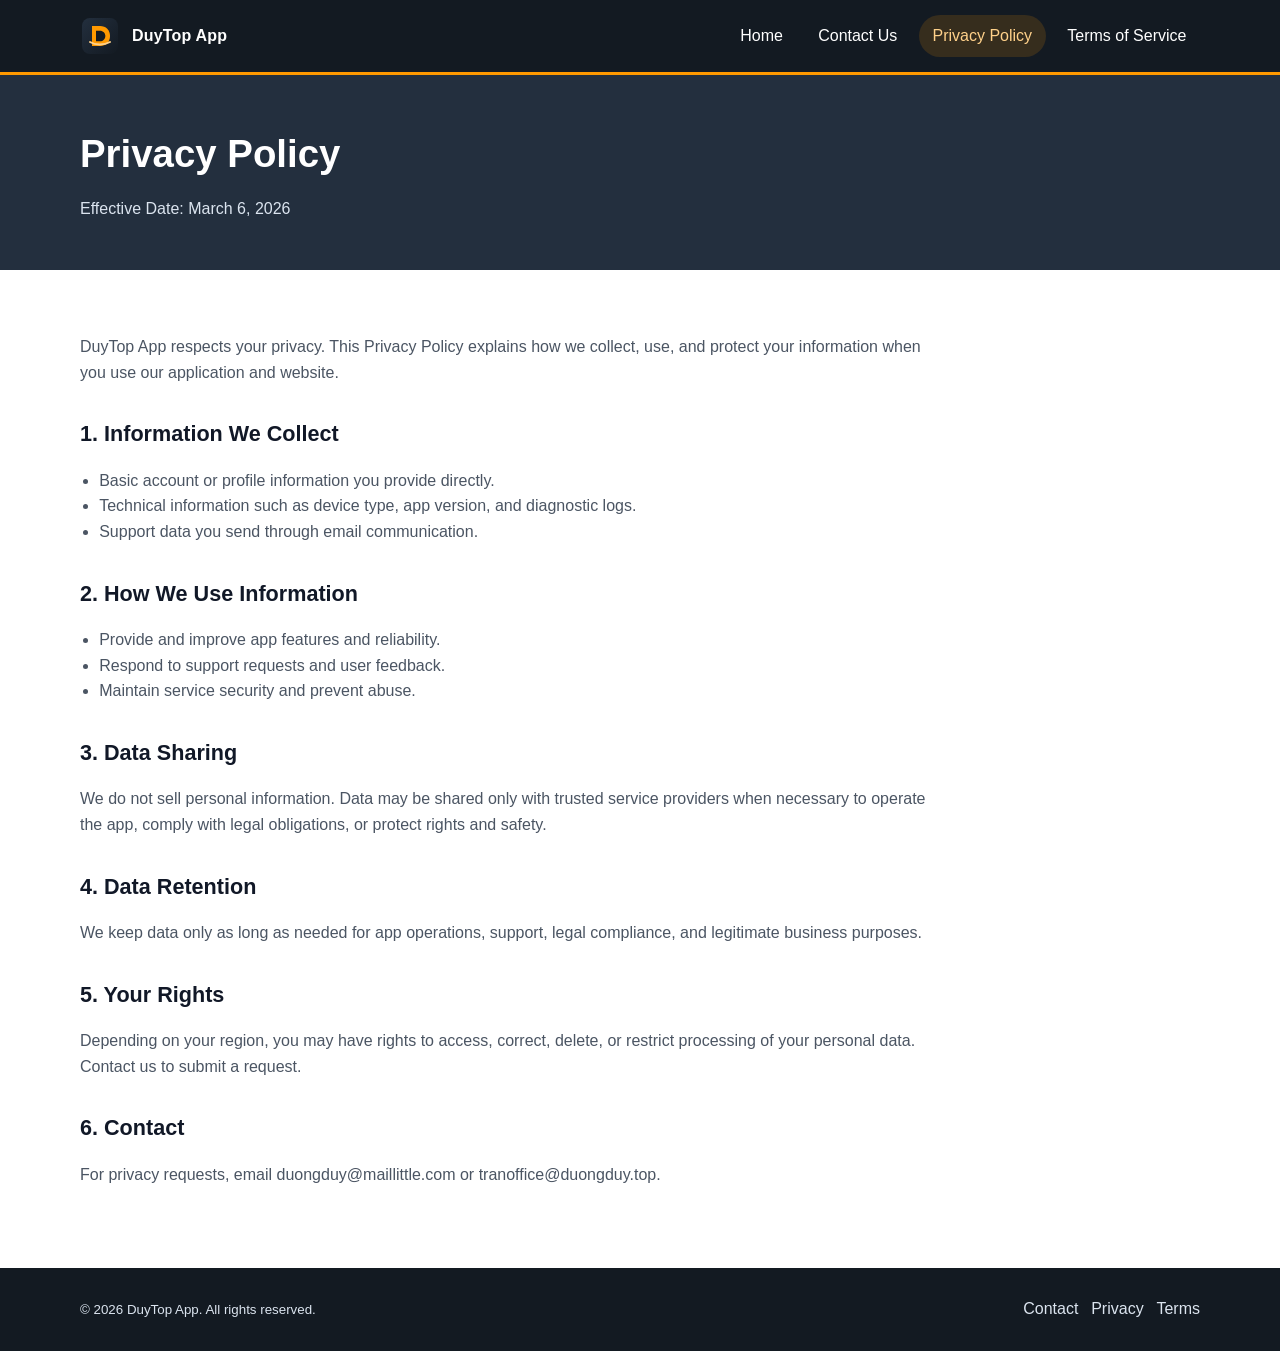
==== privacy.html @ a5907805 "home" ====
<!doctype html>
<html lang="en">
  <head>
    <meta charset="UTF-8" />
    <meta name="viewport" content="width=device-width, initial-scale=1.0" />
    <title>Privacy Policy | DuyTop App</title>
    <meta name="description" content="Privacy Policy for DuyTop App." />
    <link rel="icon" type="image/svg+xml" href="svg/logo.svg" />
    <link rel="stylesheet" href="css/style.css" />
  </head>
  <body>
    <header class="site-header">
      <div class="container header-inner">
        <a class="brand" href="index.html" aria-label="DuyTop App Home">
          <img src="svg/logo.svg" alt="DuyTop App logo" />
          <span>DuyTop App</span>
        </a>
        <button class="nav-toggle" type="button" aria-expanded="false" aria-label="Toggle menu">☰</button>
        <nav class="site-nav" aria-label="Main Navigation">
          <a href="index.html">Home</a>
          <a href="contact.html">Contact Us</a>
          <a href="privacy.html" aria-current="page">Privacy Policy</a>
          <a href="terms.html">Terms of Service</a>
        </nav>
      </div>
    </header>

    <main>
      <section class="page-head">
        <div class="container">
          <h1>Privacy Policy</h1>
          <p>Effective Date: March 6, 2026</p>
        </div>
      </section>

      <section class="content">
        <div class="container">
          <article>
            <p>
              DuyTop App respects your privacy. This Privacy Policy explains how we collect, use, and protect your
              information when you use our application and website.
            </p>

            <h2>1. Information We Collect</h2>
            <ul>
              <li>Basic account or profile information you provide directly.</li>
              <li>Technical information such as device type, app version, and diagnostic logs.</li>
              <li>Support data you send through email communication.</li>
            </ul>

            <h2>2. How We Use Information</h2>
            <ul>
              <li>Provide and improve app features and reliability.</li>
              <li>Respond to support requests and user feedback.</li>
              <li>Maintain service security and prevent abuse.</li>
            </ul>

            <h2>3. Data Sharing</h2>
            <p>
              We do not sell personal information. Data may be shared only with trusted service providers when necessary
              to operate the app, comply with legal obligations, or protect rights and safety.
            </p>

            <h2>4. Data Retention</h2>
            <p>
              We keep data only as long as needed for app operations, support, legal compliance, and legitimate business
              purposes.
            </p>

            <h2>5. Your Rights</h2>
            <p>
              Depending on your region, you may have rights to access, correct, delete, or restrict processing of your
              personal data. Contact us to submit a request.
            </p>

            <h2>6. Contact</h2>
            <p>
              For privacy requests, email
              <a href="mailto:duongduy@maillittle.com">duongduy@maillittle.com</a>
              or
              <a href="mailto:tranoffice@duongduy.top">tranoffice@duongduy.top</a>.
            </p>
          </article>
        </div>
      </section>
    </main>

    <footer class="site-footer">
      <div class="container footer-row">
        <small>© 2026 DuyTop App. All rights reserved.</small>
        <div class="footer-links">
          <a href="contact.html">Contact</a>
          <a href="privacy.html">Privacy</a>
          <a href="terms.html">Terms</a>
        </div>
      </div>
    </footer>

    <script src="js/main.js"></script>
  </body>
</html>
---- css/style.css ----
:root {
  --amazon-navy: #131a22;
  --amazon-dark: #232f3e;
  --amazon-orange: #ff9900;
  --amazon-light: #f3f5f7;
  --text-primary: #111827;
  --text-secondary: #4b5563;
  --border-color: #e5e7eb;
  --container-width: 1120px;
}

* {
  box-sizing: border-box;
}

html,
body {
  margin: 0;
  padding: 0;
  font-family: "Segoe UI", -apple-system, BlinkMacSystemFont, "Helvetica Neue", Arial, sans-serif;
  color: var(--text-primary);
  background: #fff;
  line-height: 1.6;
}

a {
  color: inherit;
  text-decoration: none;
}

img {
  max-width: 100%;
  display: block;
}

.container {
  width: min(100% - 2rem, var(--container-width));
  margin: 0 auto;
}

.site-header {
  background: var(--amazon-navy);
  color: #fff;
  border-bottom: 3px solid var(--amazon-orange);
  position: sticky;
  top: 0;
  z-index: 50;
}

.header-inner {
  min-height: 72px;
  display: flex;
  align-items: center;
  justify-content: space-between;
  gap: 1rem;
}

.brand {
  display: flex;
  align-items: center;
  gap: 0.75rem;
  font-weight: 700;
  letter-spacing: 0.2px;
}

.brand img {
  width: 40px;
  height: 40px;
}

.nav-toggle {
  display: none;
  border: 1px solid rgba(255, 255, 255, 0.3);
  background: transparent;
  color: #fff;
  border-radius: 8px;
  padding: 0.4rem 0.65rem;
  font-size: 1rem;
}

.site-nav {
  display: flex;
  align-items: center;
  gap: 0.5rem;
}

.site-nav a {
  padding: 0.5rem 0.85rem;
  border-radius: 999px;
  color: #fff;
  font-weight: 500;
}

.site-nav a:hover,
.site-nav a[aria-current="page"] {
  background: rgba(255, 153, 0, 0.15);
  color: #ffd18a;
}

.hero {
  background: linear-gradient(135deg, var(--amazon-dark), #1f2937);
  color: #fff;
  padding: 5rem 0 4rem;
}

.hero-grid {
  display: grid;
  grid-template-columns: 1.25fr 1fr;
  gap: 2.5rem;
  align-items: center;
}

.hero h1 {
  margin: 0 0 1rem;
  line-height: 1.2;
  font-size: clamp(1.9rem, 3.8vw, 3rem);
}

.hero p {
  margin: 0 0 1.5rem;
  color: #dbe4ef;
}

.button-row {
  display: flex;
  flex-wrap: wrap;
  gap: 0.75rem;
}

.button {
  display: inline-block;
  padding: 0.75rem 1.1rem;
  border-radius: 10px;
  font-weight: 600;
  border: 1px solid transparent;
}

.button-primary {
  background: var(--amazon-orange);
  color: #111;
}

.button-secondary {
  border-color: rgba(255, 255, 255, 0.35);
  color: #fff;
}

.section {
  padding: 4rem 0;
}

.section-muted {
  background: var(--amazon-light);
}

.section h2 {
  margin-top: 0;
  margin-bottom: 0.7rem;
  font-size: clamp(1.45rem, 2.3vw, 2rem);
}

.section-intro {
  margin-top: 0;
  color: var(--text-secondary);
}

.grid-3 {
  margin-top: 1.7rem;
  display: grid;
  grid-template-columns: repeat(3, minmax(0, 1fr));
  gap: 1rem;
}

.card {
  background: #fff;
  border: 1px solid var(--border-color);
  border-radius: 14px;
  padding: 1.1rem;
}

.card-icon {
  width: 32px;
  height: 32px;
  margin-bottom: 0.55rem;
}

.card h3 {
  margin: 0 0 0.55rem;
  font-size: 1.05rem;
}

.card p {
  margin: 0;
  color: var(--text-secondary);
}

.page-head {
  background: var(--amazon-dark);
  color: #fff;
  padding: 3rem 0;
}

.page-head h1 {
  margin: 0;
  font-size: clamp(1.7rem, 3vw, 2.5rem);
}

.page-head p {
  margin: 0.75rem 0 0;
  color: #dbe4ef;
}

.content {
  padding: 3rem 0 4rem;
}

.content article {
  max-width: 860px;
}

.content h2 {
  margin-top: 2rem;
  margin-bottom: 0.6rem;
  font-size: 1.35rem;
}

.content p,
.content li {
  color: var(--text-secondary);
}

.content ul {
  padding-left: 1.2rem;
}

.contact-grid {
  display: grid;
  grid-template-columns: 1fr 1fr;
  gap: 1rem;
  margin-top: 1.5rem;
}

.contact-item {
  border: 1px solid var(--border-color);
  border-radius: 12px;
  padding: 1rem;
  background: #fff;
}

.contact-item strong {
  display: block;
  margin-bottom: 0.35rem;
}

.contact-item a {
  color: #0a58ca;
  word-break: break-all;
}

.site-footer {
  background: var(--amazon-navy);
  color: #dbe4ef;
  padding: 1.8rem 0;
}

.footer-row {
  display: flex;
  justify-content: space-between;
  align-items: center;
  gap: 1rem;
  flex-wrap: wrap;
}

.footer-links {
  display: flex;
  gap: 0.8rem;
  flex-wrap: wrap;
}

.footer-links a {
  color: #dbe4ef;
}

.footer-links a:hover {
  color: #fff;
}

@media (max-width: 920px) {
  .hero-grid,
  .grid-3,
  .contact-grid {
    grid-template-columns: 1fr;
  }

  .nav-toggle {
    display: inline-flex;
  }

  .site-nav {
    position: absolute;
    top: 72px;
    left: 0;
    right: 0;
    background: var(--amazon-dark);
    border-bottom: 2px solid var(--amazon-orange);
    display: none;
    flex-direction: column;
    align-items: stretch;
    padding: 0.5rem;
    gap: 0.35rem;
  }

  .site-nav.open {
    display: flex;
  }

  .site-nav a {
    border-radius: 10px;
  }
}
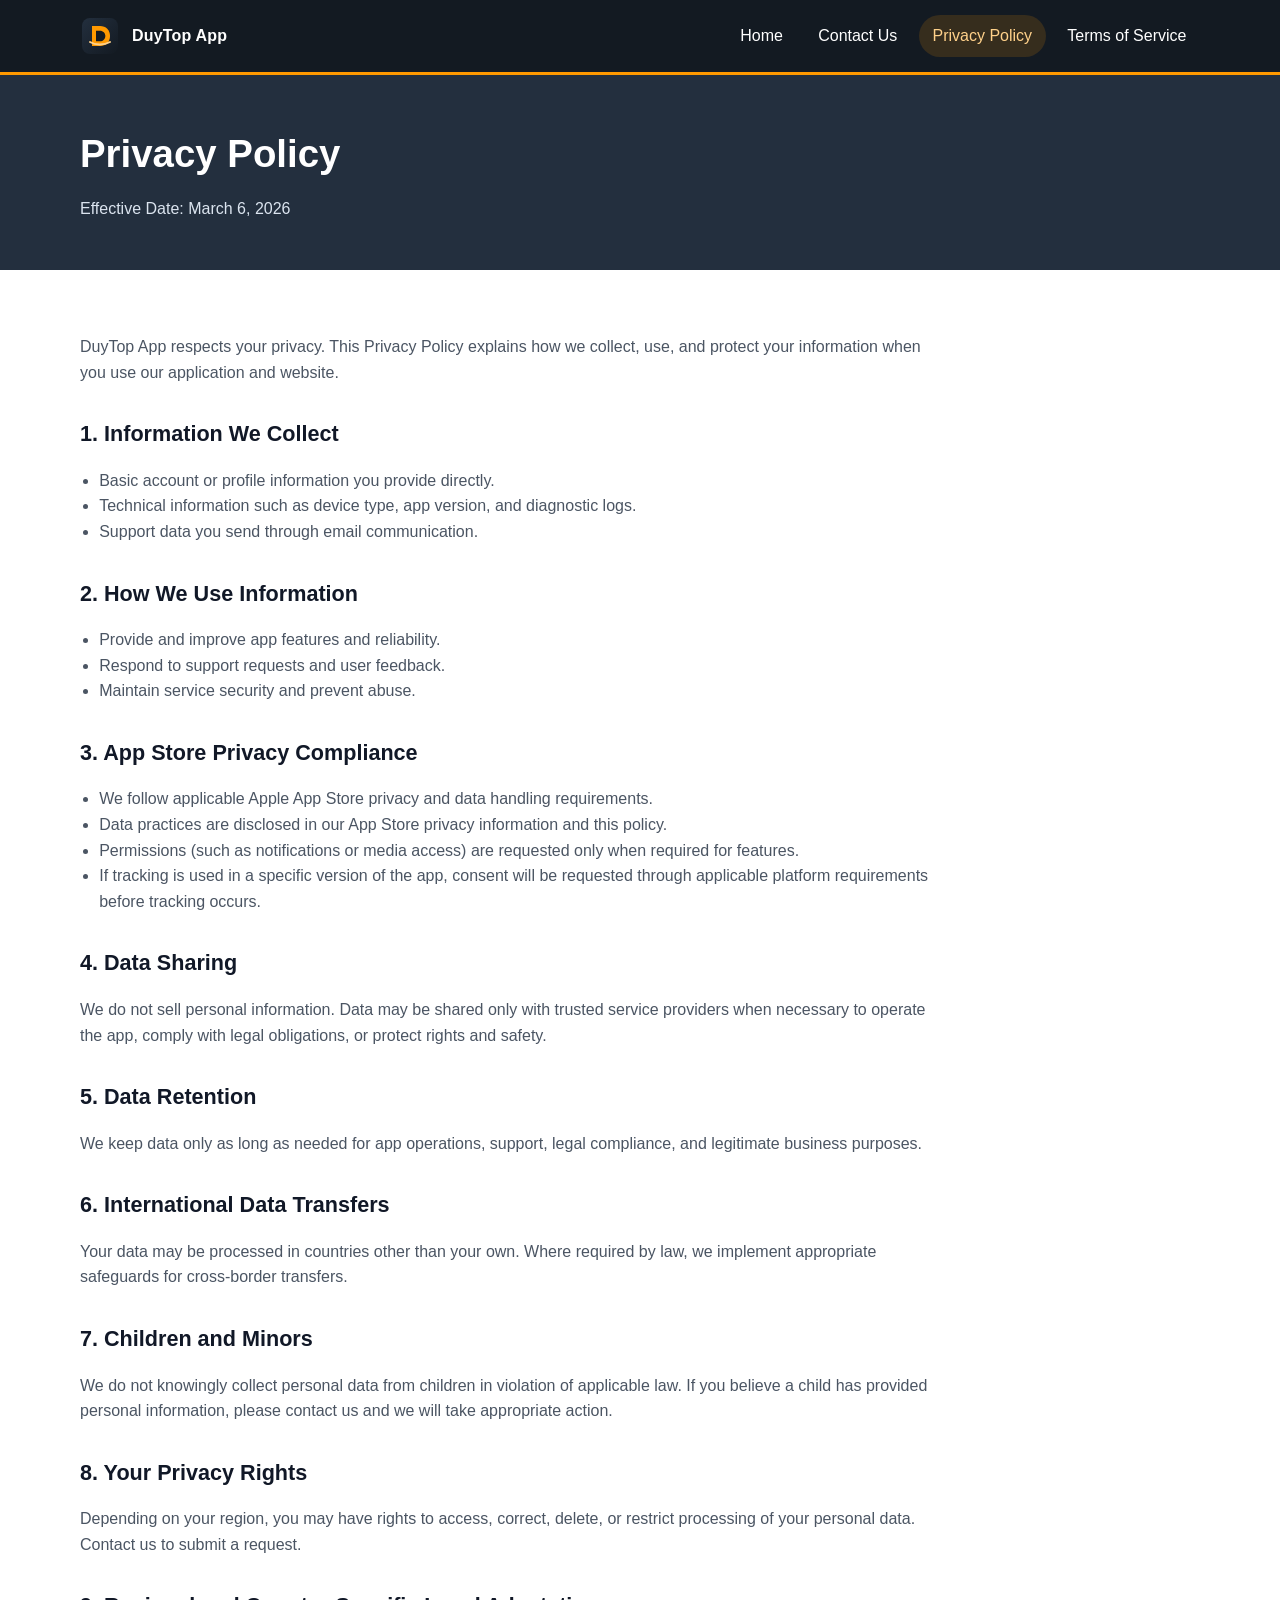
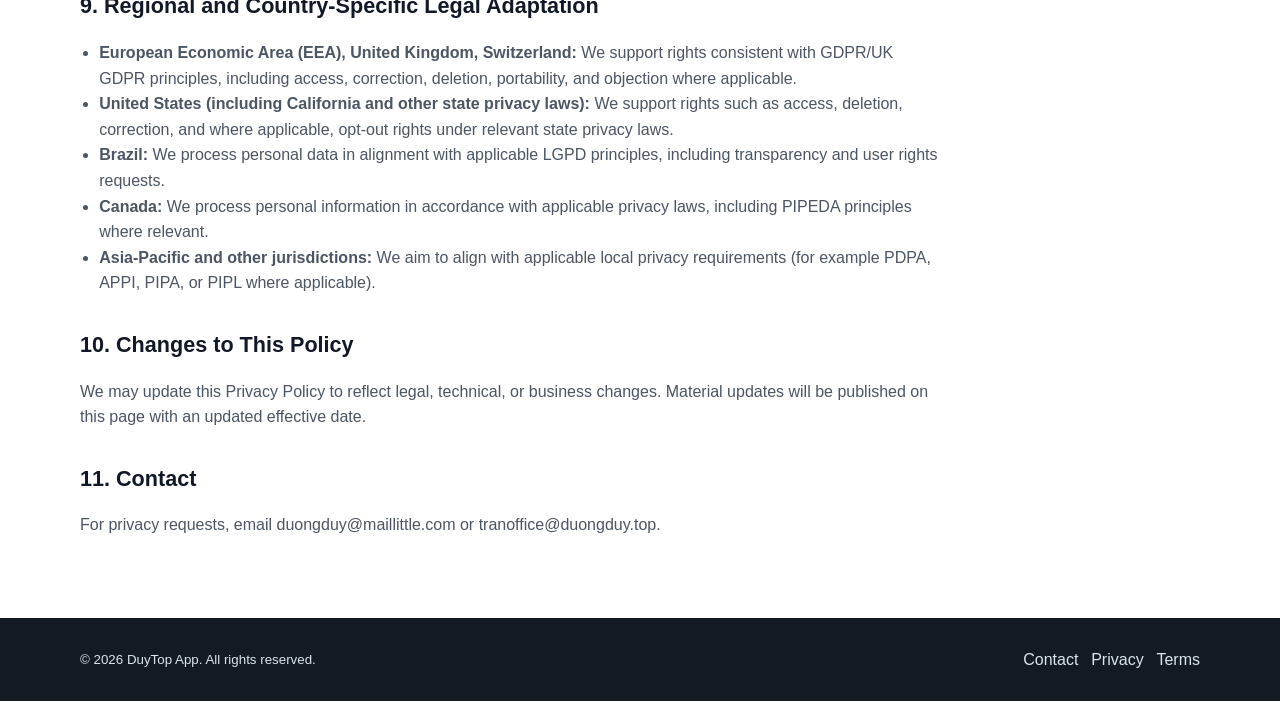
==== commit e7d7e7e1: "隐私协议" ====
--- a/privacy.html
+++ b/privacy.html
@@ -55,25 +55,80 @@
               <li>Maintain service security and prevent abuse.</li>
             </ul>
 
-            <h2>3. Data Sharing</h2>
+            <h2>3. App Store Privacy Compliance</h2>
+            <ul>
+              <li>We follow applicable Apple App Store privacy and data handling requirements.</li>
+              <li>Data practices are disclosed in our App Store privacy information and this policy.</li>
+              <li>Permissions (such as notifications or media access) are requested only when required for features.</li>
+              <li>
+                If tracking is used in a specific version of the app, consent will be requested through applicable
+                platform requirements before tracking occurs.
+              </li>
+            </ul>
+
+            <h2>4. Data Sharing</h2>
             <p>
               We do not sell personal information. Data may be shared only with trusted service providers when necessary
               to operate the app, comply with legal obligations, or protect rights and safety.
             </p>
 
-            <h2>4. Data Retention</h2>
+            <h2>5. Data Retention</h2>
             <p>
               We keep data only as long as needed for app operations, support, legal compliance, and legitimate business
               purposes.
             </p>
 
-            <h2>5. Your Rights</h2>
+            <h2>6. International Data Transfers</h2>
+            <p>
+              Your data may be processed in countries other than your own. Where required by law, we implement
+              appropriate safeguards for cross-border transfers.
+            </p>
+
+            <h2>7. Children and Minors</h2>
+            <p>
+              We do not knowingly collect personal data from children in violation of applicable law. If you believe a
+              child has provided personal information, please contact us and we will take appropriate action.
+            </p>
+
+            <h2>8. Your Privacy Rights</h2>
             <p>
               Depending on your region, you may have rights to access, correct, delete, or restrict processing of your
               personal data. Contact us to submit a request.
             </p>
 
-            <h2>6. Contact</h2>
+            <h2>9. Regional and Country-Specific Legal Adaptation</h2>
+            <ul>
+              <li>
+                <strong>European Economic Area (EEA), United Kingdom, Switzerland:</strong> We support rights consistent
+                with GDPR/UK GDPR principles, including access, correction, deletion, portability, and objection where
+                applicable.
+              </li>
+              <li>
+                <strong>United States (including California and other state privacy laws):</strong> We support rights
+                such as access, deletion, correction, and where applicable, opt-out rights under relevant state privacy
+                laws.
+              </li>
+              <li>
+                <strong>Brazil:</strong> We process personal data in alignment with applicable LGPD principles,
+                including transparency and user rights requests.
+              </li>
+              <li>
+                <strong>Canada:</strong> We process personal information in accordance with applicable privacy laws,
+                including PIPEDA principles where relevant.
+              </li>
+              <li>
+                <strong>Asia-Pacific and other jurisdictions:</strong> We aim to align with applicable local privacy
+                requirements (for example PDPA, APPI, PIPA, or PIPL where applicable).
+              </li>
+            </ul>
+
+            <h2>10. Changes to This Policy</h2>
+            <p>
+              We may update this Privacy Policy to reflect legal, technical, or business changes. Material updates will
+              be published on this page with an updated effective date.
+            </p>
+
+            <h2>11. Contact</h2>
             <p>
               For privacy requests, email
               <a href="mailto:duongduy@maillittle.com">duongduy@maillittle.com</a>
